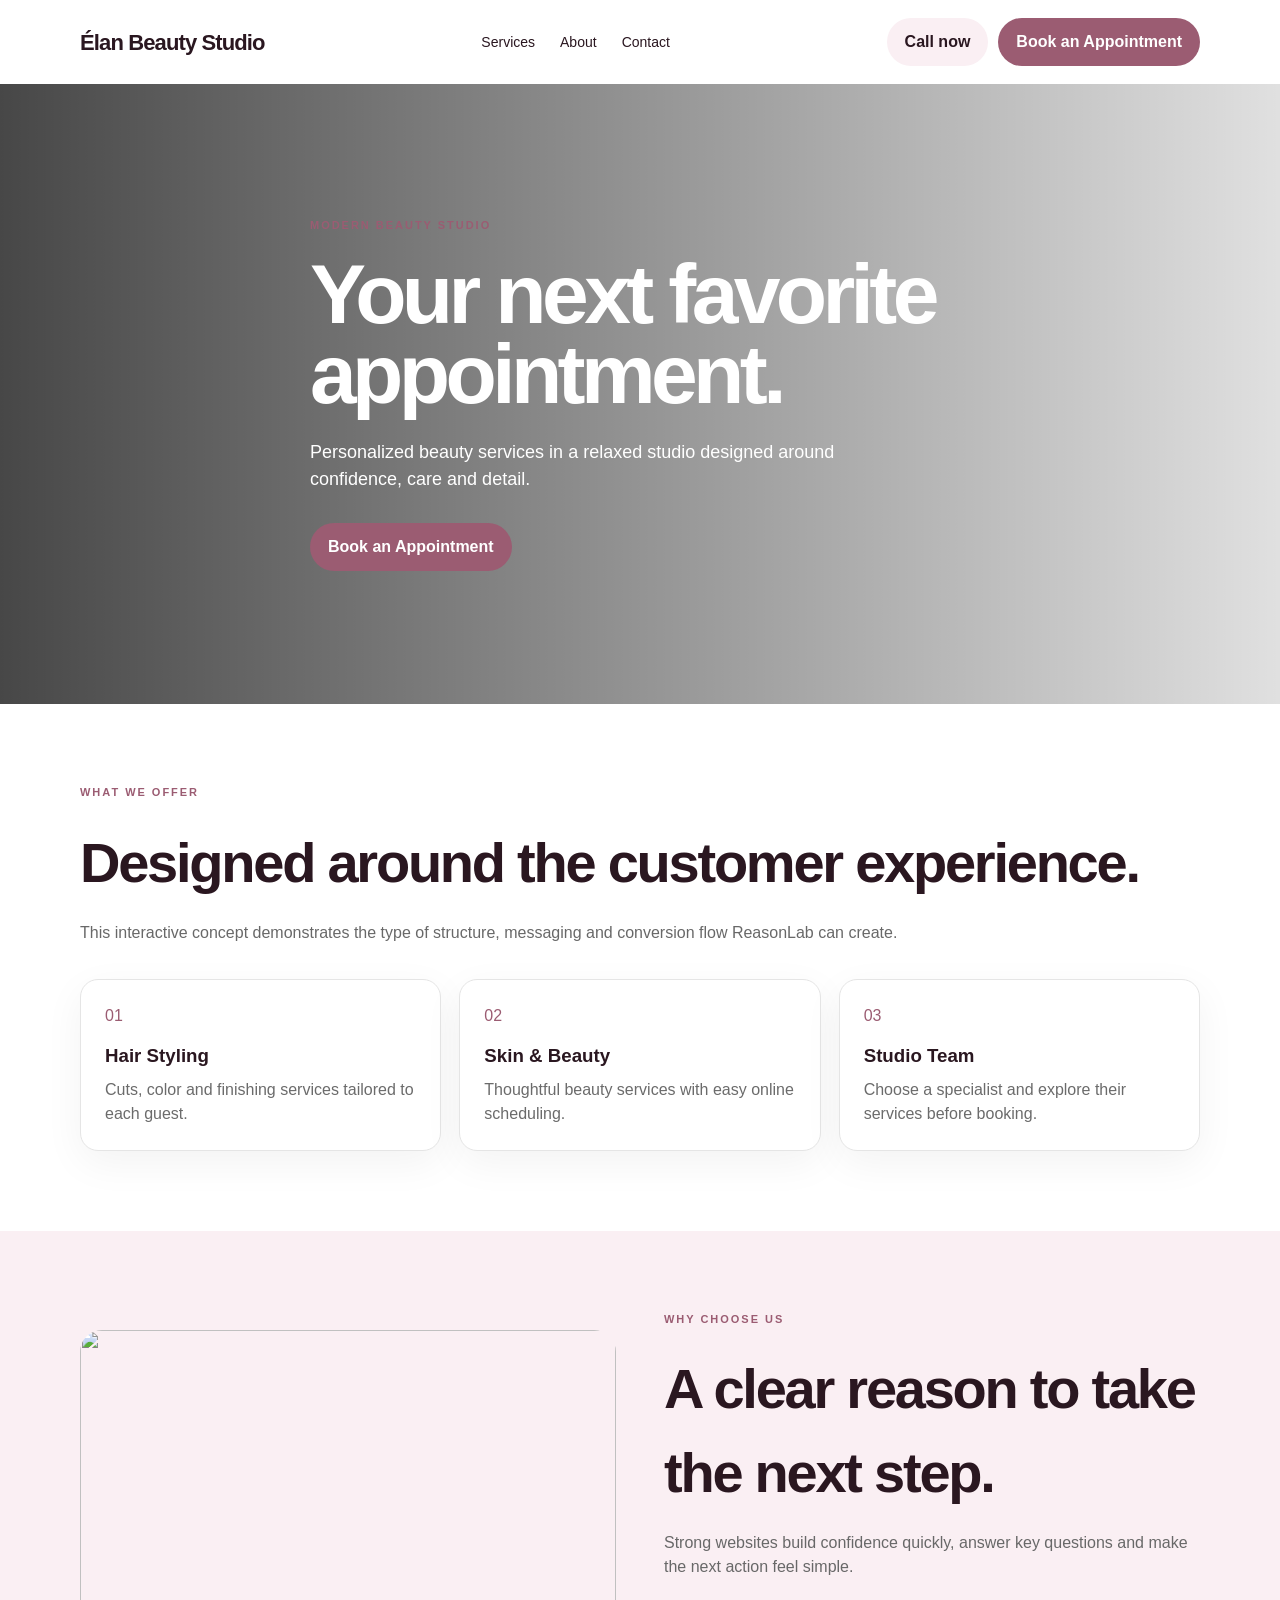
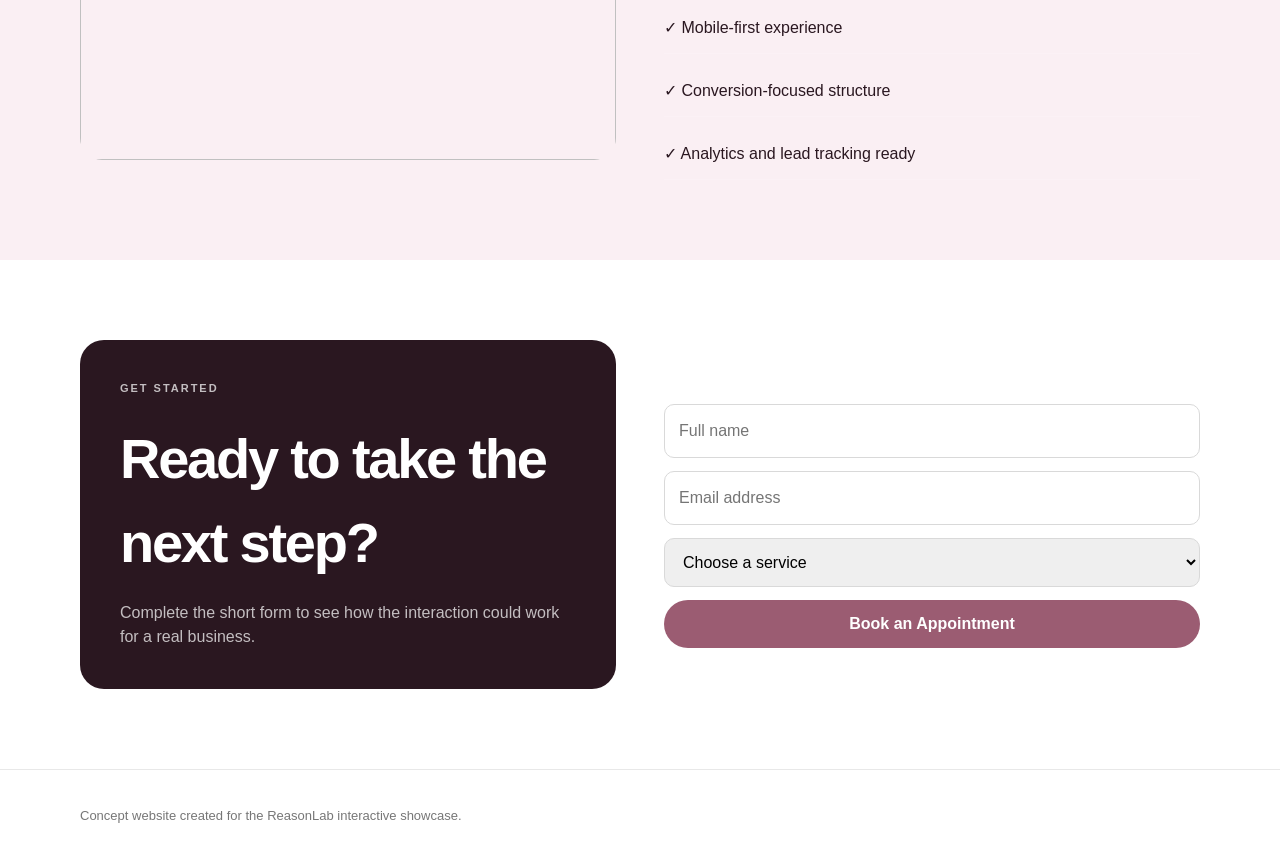
==== demos/beauty-booking/index.html @ 755049d3 "webside" ====
<!DOCTYPE html>
<html lang="en">
<head>
<meta charset="UTF-8"><meta name="viewport" content="width=device-width,initial-scale=1">
<title>Élan Beauty Studio — Concept Demo</title>
<link rel="preconnect" href="https://images.unsplash.com">
<link rel="stylesheet" href="../demo.css">
<style>
:root{--primary:#9b5c72;--soft:#faeff3;--dark:#2a1720}
body{background:#fff;color:var(--dark)}.brand{color:var(--dark)}.btn.primary{background:var(--primary);color:white}.btn.ghost{background:var(--soft);color:var(--dark)}.hero{background-image:url("https://images.unsplash.com/photo-1560066984-138dadb4c035?auto=format&fit=crop&w=1600&q=78")}.kicker,.card span{color:var(--primary)}.section.soft{background:var(--soft)}.card{box-shadow:0 12px 40px rgba(0,0,0,.05)}.accent-block{background:var(--dark);color:white;border-radius:24px;padding:40px}.accent-block p{color:rgba(255,255,255,.72)}.mini-list{display:grid;gap:12px;margin-top:24px}.mini-list div{padding:13px 0;border-bottom:1px solid rgba(255,255,255,.14)}
</style>
</head>
<body>
<header><div class="shell topbar"><a class="brand" href="#">Élan Beauty Studio</a><nav class="nav"><a href="#services">Services</a><a href="#about">About</a><a href="#contact">Contact</a></nav><div class="actions"><button class="btn ghost">Call now</button><button class="btn primary" data-scroll>Book an Appointment</button></div></div></header>
<main>
<section class="hero"><div class="shell hero-inner"><div class="kicker">Modern beauty studio</div><h1>Your next favorite appointment.</h1><p>Personalized beauty services in a relaxed studio designed around confidence, care and detail.</p><button class="btn primary" data-scroll>Book an Appointment</button></div></section>
<section class="section" id="services"><div class="shell"><p class="kicker">What we offer</p><h2>Designed around the customer experience.</h2><p class="muted">This interactive concept demonstrates the type of structure, messaging and conversion flow ReasonLab can create.</p><div class="grid"><article class="card"><span>01</span><h3>Hair Styling</h3><p>Cuts, color and finishing services tailored to each guest.</p></article><article class="card"><span>02</span><h3>Skin & Beauty</h3><p>Thoughtful beauty services with easy online scheduling.</p></article><article class="card"><span>03</span><h3>Studio Team</h3><p>Choose a specialist and explore their services before booking.</p></article></div></div></section>
<section class="section soft" id="about"><div class="shell split"><img src="https://images.unsplash.com/photo-1560066984-138dadb4c035?auto=format&fit=crop&w=1600&q=78" alt="" loading="lazy"><div><p class="kicker">Why choose us</p><h2>A clear reason to take the next step.</h2><p class="muted">Strong websites build confidence quickly, answer key questions and make the next action feel simple.</p><div class="mini-list"><div>✓ Mobile-first experience</div><div>✓ Conversion-focused structure</div><div>✓ Analytics and lead tracking ready</div></div></div></div></section>
<section class="section" id="contact"><div class="shell split"><div class="accent-block"><p class="kicker">Get started</p><h2>Ready to take the next step?</h2><p>Complete the short form to see how the interaction could work for a real business.</p></div><form class="form" id="demoForm"><input required placeholder="Full name"><input required type="email" placeholder="Email address"><select required><option value="">Choose a service</option><option>General inquiry</option><option>Appointment</option><option>Request a quote</option></select><button class="btn primary" type="submit">Book an Appointment</button><div class="notice" id="notice">Thanks! This is a demo interaction. No information was sent.</div></form></div></section>
</main>
<footer class="footer"><div class="shell">Concept website created for the ReasonLab interactive showcase.</div></footer>
<script>
document.querySelectorAll('[data-scroll]').forEach(b=>b.addEventListener('click',()=>document.querySelector('#contact').scrollIntoView({behavior:'smooth'})));
document.getElementById('demoForm').addEventListener('submit',e=>{e.preventDefault();document.getElementById('notice').classList.add('show')})
</script>
</body></html>
---- demos/demo.css ----
*{box-sizing:border-box;margin:0;padding:0}html{scroll-behavior:smooth}body{font-family:Arial,Helvetica,sans-serif;color:#171717;background:#fff;line-height:1.5}a{text-decoration:none;color:inherit}img{display:block;width:100%}button,input,select{font:inherit}.shell{width:min(1120px,calc(100% - 38px));margin:auto}.topbar{display:flex;align-items:center;justify-content:space-between;padding:18px 0;gap:20px}.brand{font-size:22px;font-weight:800;letter-spacing:-.04em}.nav{display:flex;gap:25px;font-size:14px}.actions{display:flex;gap:10px}.btn{border:0;border-radius:999px;padding:12px 18px;font-weight:700;cursor:pointer}.hero{min-height:620px;display:grid;align-items:center;background-size:cover;background-position:center;position:relative}.hero:before{content:"";position:absolute;inset:0;background:linear-gradient(90deg,rgba(0,0,0,.72),rgba(0,0,0,.12))}.hero-inner{position:relative;color:white;max-width:660px;padding:84px 0}.kicker{text-transform:uppercase;letter-spacing:.18em;font-size:11px;font-weight:800;margin-bottom:20px}.hero h1{font-size:clamp(46px,7vw,84px);line-height:.96;letter-spacing:-.055em;margin-bottom:24px}.hero p{font-size:18px;max-width:580px;margin-bottom:30px}.section{padding:80px 0}.section h2{font-size:clamp(34px,5vw,56px);letter-spacing:-.04em;margin-bottom:16px}.muted{color:#686868}.grid{display:grid;grid-template-columns:repeat(3,1fr);gap:18px;margin-top:34px}.card{border:1px solid #e5e5e5;border-radius:18px;padding:24px;background:white}.card h3{margin:14px 0 8px}.card p{color:#6b6b6b}.split{display:grid;grid-template-columns:1fr 1fr;gap:48px;align-items:center}.split img{height:430px;object-fit:cover;border-radius:22px}.form{display:grid;gap:13px;margin-top:24px}.form input,.form select{width:100%;padding:14px;border:1px solid #d9d9d9;border-radius:10px}.notice{display:none;margin-top:14px;padding:14px;border-radius:10px;background:#ecf8f0;color:#196a35}.notice.show{display:block}.footer{padding:36px 0;border-top:1px solid #e8e8e8;color:#777;font-size:13px}@media(max-width:760px){.nav{display:none}.hero{min-height:560px}.grid,.split{grid-template-columns:1fr}.split img{height:300px}.actions .ghost{display:none}}
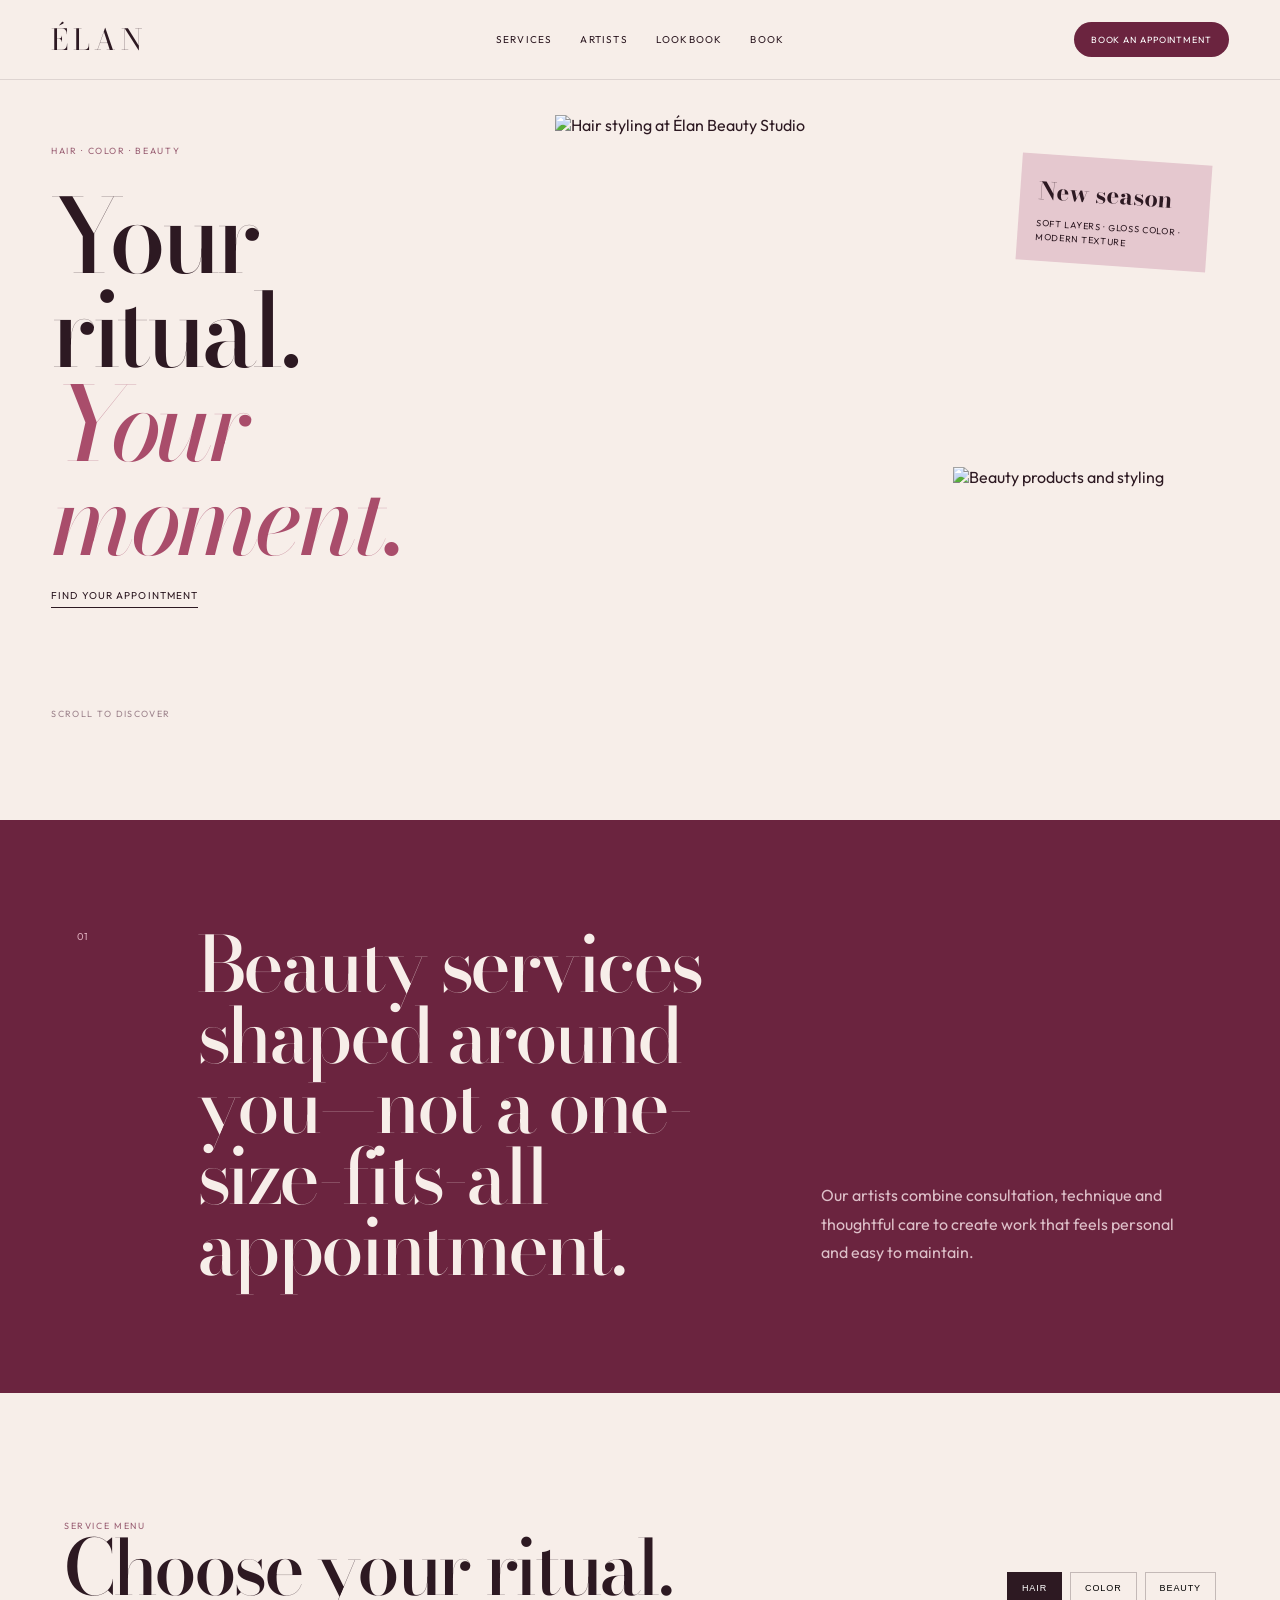
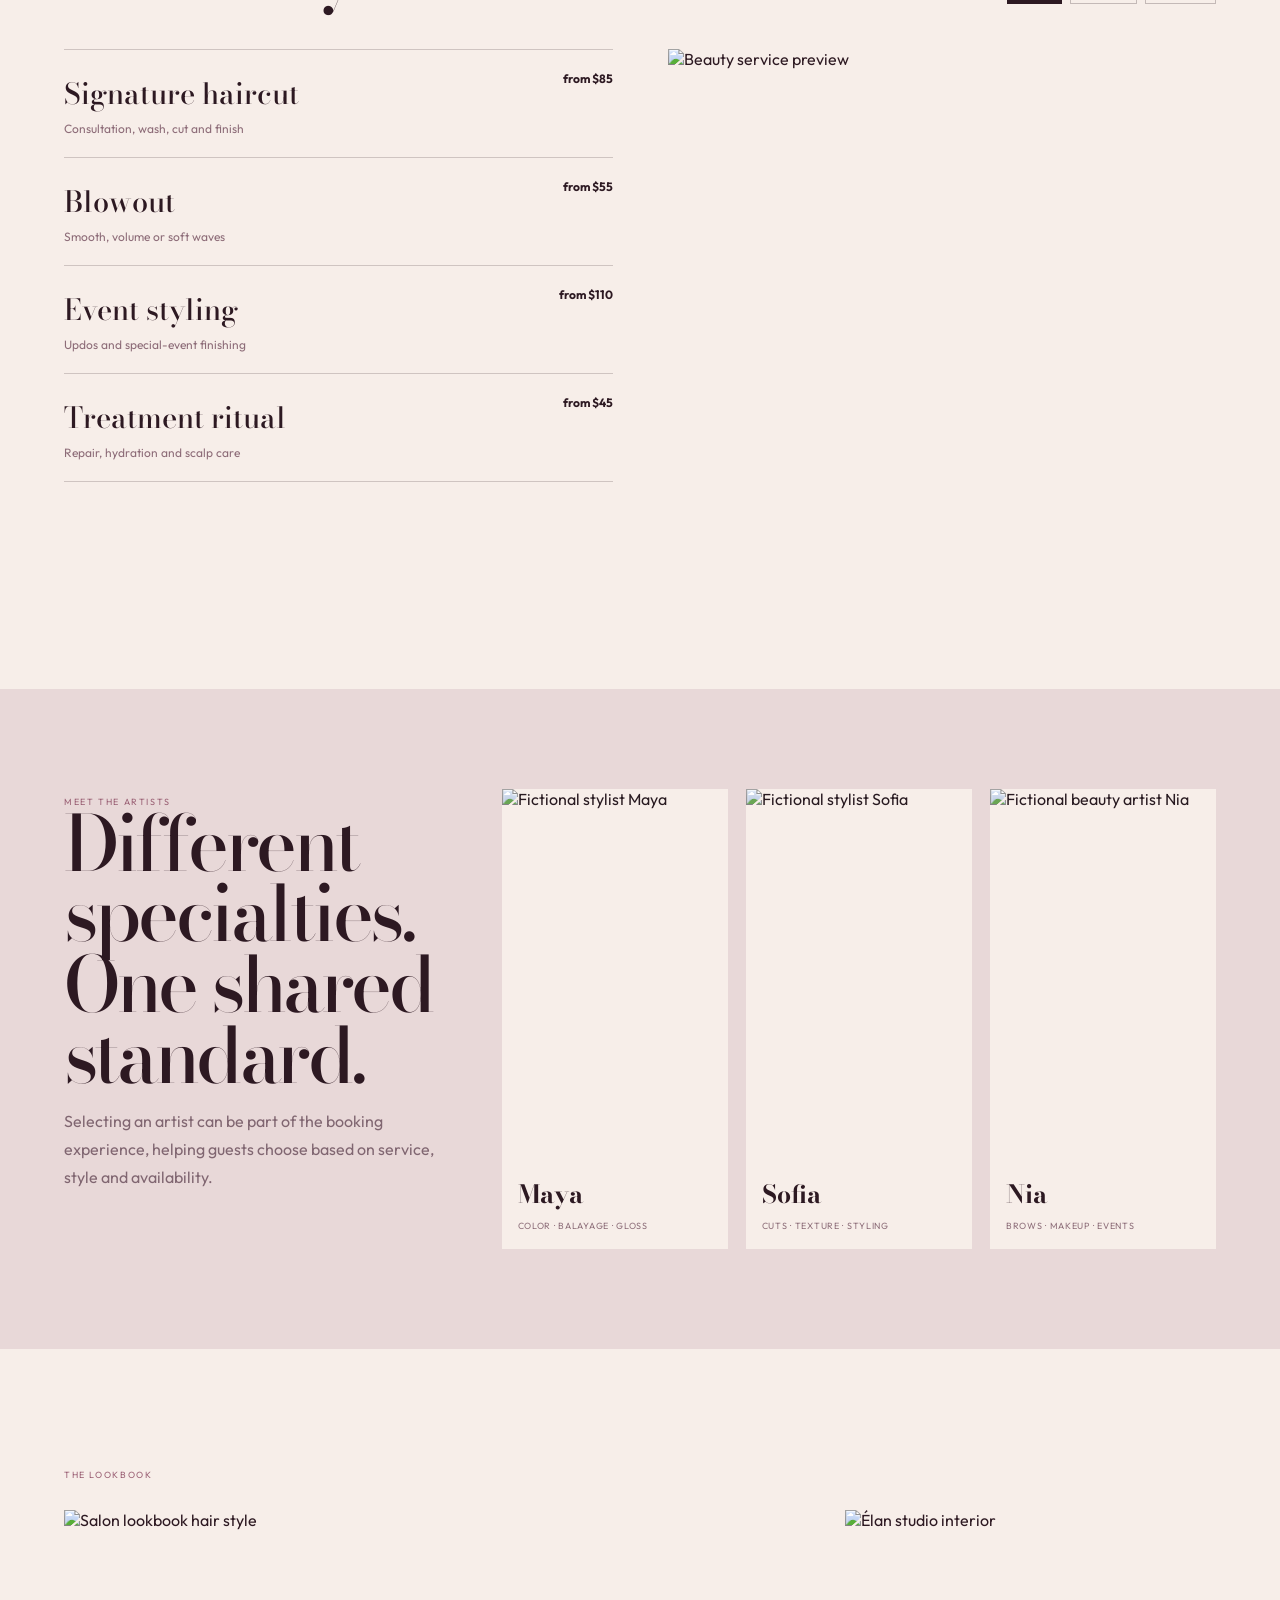
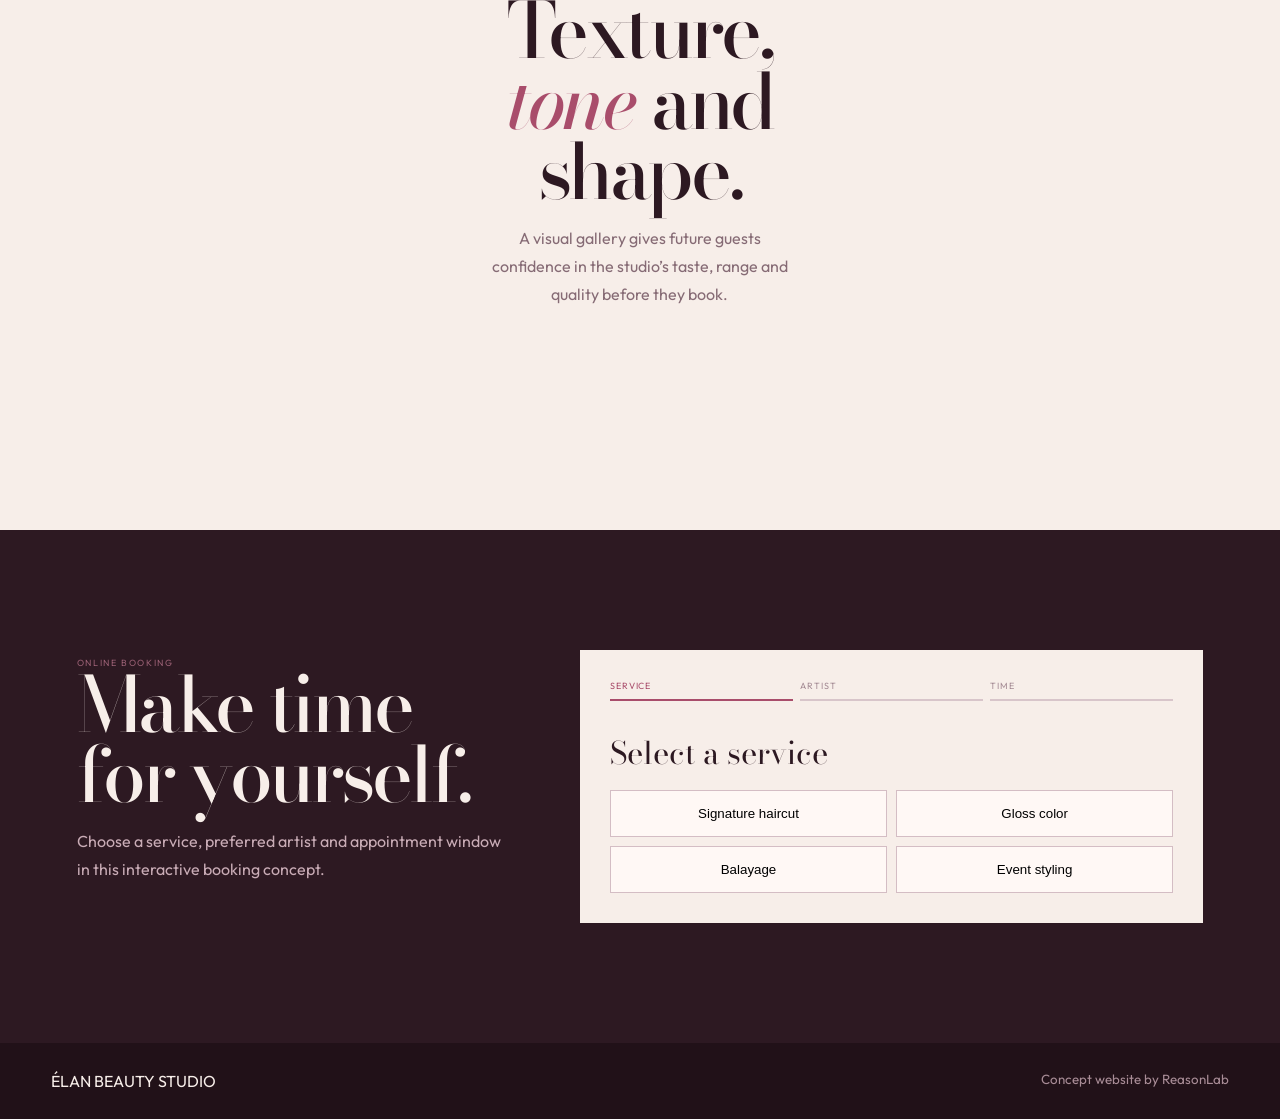
==== commit 9fcb8c80: "website" ====
--- a/demos/beauty-booking/index.html
+++ b/demos/beauty-booking/index.html
@@ -1,26 +1,99 @@
 <!DOCTYPE html>
 <html lang="en">
 <head>
-<meta charset="UTF-8"><meta name="viewport" content="width=device-width,initial-scale=1">
-<title>Élan Beauty Studio — Concept Demo</title>
-<link rel="preconnect" href="https://images.unsplash.com">
-<link rel="stylesheet" href="../demo.css">
-<style>
-:root{--primary:#9b5c72;--soft:#faeff3;--dark:#2a1720}
-body{background:#fff;color:var(--dark)}.brand{color:var(--dark)}.btn.primary{background:var(--primary);color:white}.btn.ghost{background:var(--soft);color:var(--dark)}.hero{background-image:url("https://images.unsplash.com/photo-1560066984-138dadb4c035?auto=format&fit=crop&w=1600&q=78")}.kicker,.card span{color:var(--primary)}.section.soft{background:var(--soft)}.card{box-shadow:0 12px 40px rgba(0,0,0,.05)}.accent-block{background:var(--dark);color:white;border-radius:24px;padding:40px}.accent-block p{color:rgba(255,255,255,.72)}.mini-list{display:grid;gap:12px;margin-top:24px}.mini-list div{padding:13px 0;border-bottom:1px solid rgba(255,255,255,.14)}
-</style>
+  <meta charset="UTF-8" />
+  <meta name="viewport" content="width=device-width, initial-scale=1.0" />
+  <title>Élan Beauty Studio</title>
+  <link rel="preconnect" href="https://fonts.googleapis.com" />
+  <link rel="preconnect" href="https://fonts.gstatic.com" crossorigin />
+  <link href="https://fonts.googleapis.com/css2?family=Bodoni+Moda:ital,opsz,wght@0,6..96,500;1,6..96,500&family=Outfit:wght@300;400;500;600&display=swap" rel="stylesheet" />
+  <link rel="stylesheet" href="style.css" />
 </head>
 <body>
-<header><div class="shell topbar"><a class="brand" href="#">Élan Beauty Studio</a><nav class="nav"><a href="#services">Services</a><a href="#about">About</a><a href="#contact">Contact</a></nav><div class="actions"><button class="btn ghost">Call now</button><button class="btn primary" data-scroll>Book an Appointment</button></div></div></header>
-<main>
-<section class="hero"><div class="shell hero-inner"><div class="kicker">Modern beauty studio</div><h1>Your next favorite appointment.</h1><p>Personalized beauty services in a relaxed studio designed around confidence, care and detail.</p><button class="btn primary" data-scroll>Book an Appointment</button></div></section>
-<section class="section" id="services"><div class="shell"><p class="kicker">What we offer</p><h2>Designed around the customer experience.</h2><p class="muted">This interactive concept demonstrates the type of structure, messaging and conversion flow ReasonLab can create.</p><div class="grid"><article class="card"><span>01</span><h3>Hair Styling</h3><p>Cuts, color and finishing services tailored to each guest.</p></article><article class="card"><span>02</span><h3>Skin & Beauty</h3><p>Thoughtful beauty services with easy online scheduling.</p></article><article class="card"><span>03</span><h3>Studio Team</h3><p>Choose a specialist and explore their services before booking.</p></article></div></div></section>
-<section class="section soft" id="about"><div class="shell split"><img src="https://images.unsplash.com/photo-1560066984-138dadb4c035?auto=format&fit=crop&w=1600&q=78" alt="" loading="lazy"><div><p class="kicker">Why choose us</p><h2>A clear reason to take the next step.</h2><p class="muted">Strong websites build confidence quickly, answer key questions and make the next action feel simple.</p><div class="mini-list"><div>✓ Mobile-first experience</div><div>✓ Conversion-focused structure</div><div>✓ Analytics and lead tracking ready</div></div></div></div></section>
-<section class="section" id="contact"><div class="shell split"><div class="accent-block"><p class="kicker">Get started</p><h2>Ready to take the next step?</h2><p>Complete the short form to see how the interaction could work for a real business.</p></div><form class="form" id="demoForm"><input required placeholder="Full name"><input required type="email" placeholder="Email address"><select required><option value="">Choose a service</option><option>General inquiry</option><option>Appointment</option><option>Request a quote</option></select><button class="btn primary" type="submit">Book an Appointment</button><div class="notice" id="notice">Thanks! This is a demo interaction. No information was sent.</div></form></div></section>
-</main>
-<footer class="footer"><div class="shell">Concept website created for the ReasonLab interactive showcase.</div></footer>
-<script>
-document.querySelectorAll('[data-scroll]').forEach(b=>b.addEventListener('click',()=>document.querySelector('#contact').scrollIntoView({behavior:'smooth'})));
-document.getElementById('demoForm').addEventListener('submit',e=>{e.preventDefault();document.getElementById('notice').classList.add('show')})
-</script>
-</body></html>+  <header>
+    <a class="elan-brand" href="#top">ÉLAN</a>
+    <nav><a href="#services">Services</a><a href="#artists">Artists</a><a href="#lookbook">Lookbook</a><a href="#booking">Book</a></nav>
+    <a class="booking-link" href="#booking">Book an appointment</a>
+  </header>
+
+  <main id="top">
+    <section class="beauty-hero">
+      <div class="hero-type">
+        <p>Hair · Color · Beauty</p>
+        <h1>Your ritual.<br /><em>Your moment.</em></h1>
+        <a href="#booking">Find your appointment</a>
+        <span class="scroll-note">Scroll to discover</span>
+      </div>
+      <div class="hero-collage">
+        <img class="collage-one" src="https://images.unsplash.com/photo-1562322140-8baeececf3df?auto=format&fit=crop&w=1000&q=78" alt="Hair styling at Élan Beauty Studio" />
+        <img class="collage-two" src="https://images.unsplash.com/photo-1522335789203-aabd1fc54bc9?auto=format&fit=crop&w=800&q=74" alt="Beauty products and styling" />
+        <div class="collage-label"><strong>New season</strong><span>Soft layers · Gloss color · Modern texture</span></div>
+      </div>
+    </section>
+
+    <section class="studio-statement">
+      <span>01</span>
+      <h2>Beauty services shaped around you—not a one-size-fits-all appointment.</h2>
+      <p>Our artists combine consultation, technique and thoughtful care to create work that feels personal and easy to maintain.</p>
+    </section>
+
+    <section id="services" class="beauty-services">
+      <div class="services-header">
+        <div><span class="section-label">Service menu</span><h2>Choose your ritual.</h2></div>
+        <div class="service-filters">
+          <button class="active" data-beauty="hair">Hair</button>
+          <button data-beauty="color">Color</button>
+          <button data-beauty="beauty">Beauty</button>
+        </div>
+      </div>
+      <div class="service-display">
+        <div id="serviceList" class="service-list"></div>
+        <div class="service-image"><img id="serviceImage" alt="Beauty service preview" loading="lazy" /></div>
+      </div>
+    </section>
+
+    <section id="artists" class="artists-section">
+      <div class="artists-intro"><span class="section-label">Meet the artists</span><h2>Different specialties.<br />One shared standard.</h2><p>Selecting an artist can be part of the booking experience, helping guests choose based on service, style and availability.</p></div>
+      <article><img src="https://images.unsplash.com/photo-1494790108377-be9c29b29330?auto=format&fit=crop&w=850&q=72" alt="Fictional stylist Maya" loading="lazy" /><div><strong>Maya</strong><span>Color · Balayage · Gloss</span></div></article>
+      <article><img src="https://images.unsplash.com/photo-1534528741775-53994a69daeb?auto=format&fit=crop&w=850&q=72" alt="Fictional stylist Sofia" loading="lazy" /><div><strong>Sofia</strong><span>Cuts · Texture · Styling</span></div></article>
+      <article><img src="https://images.unsplash.com/photo-1531123897727-8f129e1688ce?auto=format&fit=crop&w=850&q=72" alt="Fictional beauty artist Nia" loading="lazy" /><div><strong>Nia</strong><span>Brows · Makeup · Events</span></div></article>
+    </section>
+
+    <section id="lookbook" class="lookbook">
+      <span class="section-label">The lookbook</span>
+      <div class="lookbook-grid">
+        <img src="https://images.unsplash.com/photo-1527799820374-dcf8d9d4a388?auto=format&fit=crop&w=900&q=72" alt="Salon lookbook hair style" loading="lazy" />
+        <div><h2>Texture,<br /><em>tone</em> and shape.</h2><p>A visual gallery gives future guests confidence in the studio’s taste, range and quality before they book.</p></div>
+        <img src="https://images.unsplash.com/photo-1560066984-138dadb4c035?auto=format&fit=crop&w=900&q=72" alt="Élan studio interior" loading="lazy" />
+      </div>
+    </section>
+
+    <section id="booking" class="booking-section">
+      <div class="booking-intro"><span class="section-label">Online booking</span><h2>Make time for yourself.</h2><p>Choose a service, preferred artist and appointment window in this interactive booking concept.</p></div>
+      <div class="booking-card">
+        <div class="booking-progress"><span class="active">Service</span><span>Artist</span><span>Time</span></div>
+        <form id="beautyForm">
+          <div class="booking-step active" data-step="0">
+            <label>Select a service</label>
+            <div class="booking-options"><button type="button" data-choice="Signature haircut">Signature haircut</button><button type="button" data-choice="Gloss color">Gloss color</button><button type="button" data-choice="Balayage">Balayage</button><button type="button" data-choice="Event styling">Event styling</button></div>
+          </div>
+          <div class="booking-step" data-step="1">
+            <label>Choose an artist</label>
+            <div class="booking-options"><button type="button" data-choice="Maya">Maya</button><button type="button" data-choice="Sofia">Sofia</button><button type="button" data-choice="Nia">Nia</button><button type="button" data-choice="First available">First available</button></div>
+          </div>
+          <div class="booking-step" data-step="2">
+            <label>Preferred appointment</label>
+            <input type="date" required />
+            <select required><option value="">Preferred time</option><option>Morning</option><option>Afternoon</option><option>Evening</option></select>
+            <button type="submit">Request appointment</button>
+          </div>
+        </form>
+        <div id="beautySuccess" class="beauty-success"><strong>You’re on the list.</strong><span>This is a concept demo. No appointment was submitted.</span></div>
+      </div>
+    </section>
+  </main>
+
+  <footer><span>ÉLAN BEAUTY STUDIO</span><small>Concept website by ReasonLab</small></footer>
+  <script src="app.js"></script>
+</body>
+</html>
--- a/demos/beauty-booking/style.css
+++ b/demos/beauty-booking/style.css
@@ -0,0 +1 @@
+*{box-sizing:border-box}html{scroll-behavior:smooth}body{margin:0;background:#f7eee9;color:#2d1922;font-family:"Outfit",sans-serif}a{text-decoration:none;color:inherit}img{width:100%;display:block}header{height:80px;display:grid;grid-template-columns:1fr auto 1fr;align-items:center;padding:0 4vw;background:#f7eee9;position:sticky;top:0;z-index:20;border-bottom:1px solid rgba(45,25,34,.12)}.elan-brand{font-family:"Bodoni Moda",serif;font-size:29px;letter-spacing:.16em}nav{display:flex;gap:28px;font-size:10px;text-transform:uppercase;letter-spacing:.12em}.booking-link{justify-self:end;border-radius:999px;background:#6b243f;color:#fff;padding:12px 17px;font-size:9px;text-transform:uppercase;letter-spacing:.1em}.beauty-hero{min-height:740px;display:grid;grid-template-columns:.8fr 1.2fr;padding:35px 4vw 80px;gap:55px}.hero-type{display:flex;flex-direction:column;justify-content:center}.hero-type>p,.section-label{font-size:9px;text-transform:uppercase;letter-spacing:.18em;color:#9a6074}.hero-type h1,.studio-statement h2,.services-header h2,.artists-intro h2,.lookbook h2,.booking-intro h2{font-family:"Bodoni Moda",serif;font-weight:500;letter-spacing:-.045em;line-height:.92}.hero-type h1{font-size:clamp(66px,8vw,118px);margin:24px 0}.hero-type h1 em,.lookbook h2 em{color:#a94d6b;font-weight:500}.hero-type>a{align-self:flex-start;border-bottom:1px solid;padding-bottom:5px;font-size:10px;text-transform:uppercase;letter-spacing:.11em}.scroll-note{margin-top:100px;color:#9b818a;font-size:9px;text-transform:uppercase;letter-spacing:.15em}.hero-collage{position:relative;min-height:620px}.collage-one{position:absolute;left:0;top:0;width:70%;height:87%;object-fit:cover}.collage-two{position:absolute;right:0;bottom:0;width:43%;height:46%;object-fit:cover;border:14px solid #f7eee9}.collage-label{position:absolute;right:3%;top:7%;width:190px;padding:18px;background:#e5c8cf;transform:rotate(4deg)}.collage-label strong{display:block;font-family:"Bodoni Moda";font-size:24px}.collage-label span{display:block;margin-top:7px;font-size:9px;line-height:1.5;text-transform:uppercase;letter-spacing:.08em}.studio-statement{display:grid;grid-template-columns:70px 1.2fr .8fr;gap:50px;padding:110px 6vw;background:#6b243f;color:#f7eee9}.studio-statement>span{font-size:10px;color:#dcaaba}.studio-statement h2,.services-header h2,.artists-intro h2,.lookbook h2,.booking-intro h2{font-size:clamp(48px,6vw,82px);margin:0}.studio-statement p{align-self:end;color:#ddbfc8;line-height:1.8}.beauty-services{padding:120px 5vw}.services-header{display:flex;justify-content:space-between;align-items:end;gap:30px}.service-filters{display:flex;gap:8px}.service-filters button{border:1px solid rgba(45,25,34,.25);background:transparent;padding:10px 14px;font-size:9px;text-transform:uppercase;letter-spacing:.1em;cursor:pointer}.service-filters button.active{background:#2d1922;color:#fff}.service-display{display:grid;grid-template-columns:1fr 1fr;gap:55px;margin-top:45px}.service-list{border-top:1px solid rgba(45,25,34,.2)}.beauty-item{display:grid;grid-template-columns:1fr auto;gap:20px;padding:21px 0;border-bottom:1px solid rgba(45,25,34,.2)}.beauty-item h3{font-family:"Bodoni Moda";font-size:29px;font-weight:500;margin:0 0 5px}.beauty-item p{margin:0;color:#8d6c78;font-size:12px}.beauty-item strong{font-size:12px}.service-image img{height:520px;object-fit:cover}.artists-section{display:grid;grid-template-columns:1.15fr repeat(3,.62fr);gap:18px;padding:100px 5vw;background:#e8d8d8}.artists-intro{padding-right:30px}.artists-intro p{color:#806671;line-height:1.75}.artists-section article{background:#f7eee9}.artists-section article img{height:370px;object-fit:cover;filter:saturate(.7)}.artists-section article div{padding:16px}.artists-section article strong{display:block;font-family:"Bodoni Moda";font-size:25px}.artists-section article span{font-size:9px;text-transform:uppercase;letter-spacing:.08em;color:#8e6f7a}.lookbook{padding:120px 5vw}.lookbook>.section-label{display:block;margin-bottom:30px}.lookbook-grid{display:grid;grid-template-columns:.8fr .8fr .8fr;gap:20px;align-items:center}.lookbook-grid img{height:500px;object-fit:cover}.lookbook-grid>div{padding:30px;text-align:center}.lookbook-grid p{color:#866b75;line-height:1.75}.booking-section{display:grid;grid-template-columns:.82fr 1.18fr;gap:70px;padding:120px 6vw;background:#2d1922;color:#f7eee9}.booking-intro p{color:#c9acb6;line-height:1.75}.booking-card{padding:30px;background:#f7eee9;color:#2d1922}.booking-progress{display:grid;grid-template-columns:repeat(3,1fr);gap:7px;margin-bottom:28px}.booking-progress span{padding-bottom:8px;border-bottom:2px solid #d8c5ca;color:#a48b94;font-size:9px;text-transform:uppercase;letter-spacing:.1em}.booking-progress span.active{border-color:#a94d6b;color:#a94d6b}.booking-step{display:none}.booking-step.active{display:grid;gap:14px}.booking-step>label{font-family:"Bodoni Moda";font-size:31px}.booking-options{display:grid;grid-template-columns:1fr 1fr;gap:9px}.booking-options button{padding:15px;border:1px solid #d4bdc4;background:#fff8f5;cursor:pointer}.booking-options button.selected{border-color:#a94d6b;background:#f0dce2}.booking-step input,.booking-step select{padding:15px;border:1px solid #d4bdc4;background:#fff}.booking-step>button{border:0;background:#6b243f;color:#fff;padding:16px;text-transform:uppercase;letter-spacing:.1em;cursor:pointer}.beauty-success{display:none;padding:60px 15px;text-align:center}.beauty-success.show{display:grid;gap:7px}.beauty-success strong{font-family:"Bodoni Moda";font-size:42px}.beauty-success span{color:#8f717b}footer{display:flex;justify-content:space-between;padding:28px 4vw;background:#211118;color:#f7eee9}footer small{color:#a88c96}@media(max-width:820px){header{grid-template-columns:1fr auto}nav{display:none}.beauty-hero,.studio-statement,.service-display,.booking-section{grid-template-columns:1fr}.hero-collage{min-height:500px}.studio-statement{padding:80px 6vw}.studio-statement>span{display:none}.artists-section{grid-template-columns:1fr 1fr}.artists-intro{grid-column:span 2}.lookbook-grid{grid-template-columns:1fr}.lookbook-grid img{height:420px}}@media(max-width:520px){.beauty-hero{padding-left:6vw;padding-right:6vw}.hero-type h1{font-size:62px}.collage-label{width:145px}.services-header{align-items:flex-start;flex-direction:column}.artists-section{grid-template-columns:1fr}.artists-intro{grid-column:auto}.booking-options{grid-template-columns:1fr}}
